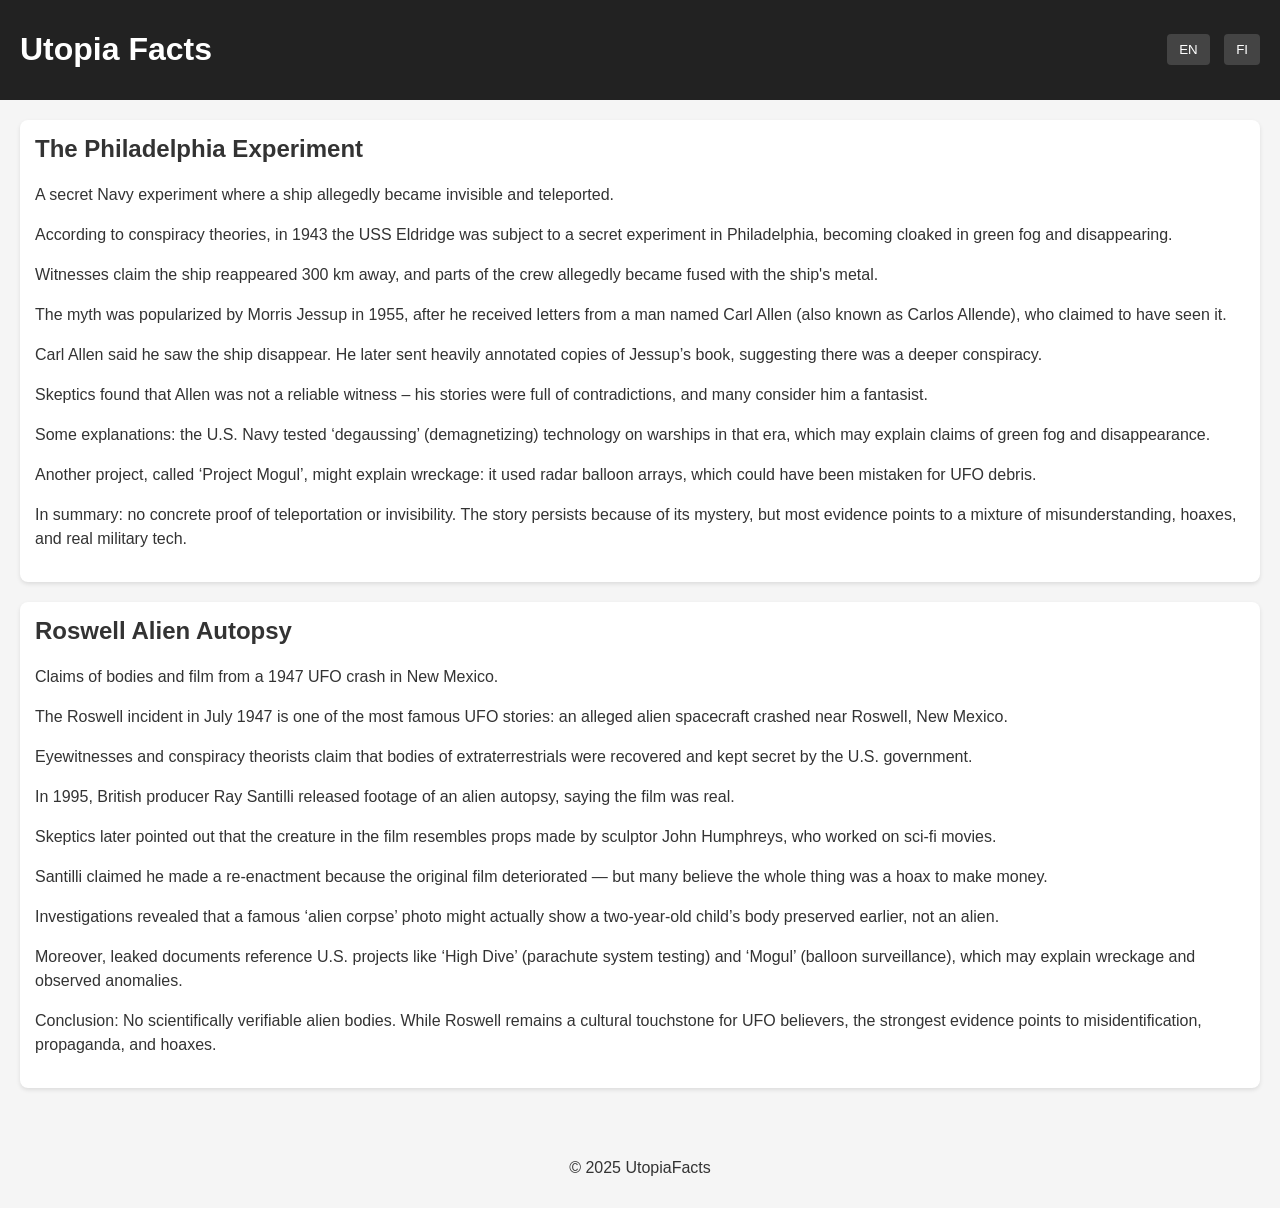
==== index.html @ 026f972c "New theories" ====
<!DOCTYPE html>
<html lang="en">
<head>
  <meta charset="UTF-8" />
  <meta name="viewport" content="width=device-width, initial-scale=1.0" />
  <title>UtopiaFacts</title>
  <link rel="stylesheet" href="style.css" />
</head>
<body>
  <header>
    <h1 id="site-title">UtopiaFacts</h1>
    <div class="lang-buttons">
      <button id="btn-en">EN</button>
      <button id="btn-fi">FI</button>
    </div>
  </header>

  <main id="content">
    <!-- Здесь рендерятся теории -->
  </main>

  <footer>
    <p id="footer-text">© 2025 UtopiaFacts</p>
  </footer>

  <script src="script.js"></script>
</body>
</html>
---- style.css ----
body {
  font-family: Arial, sans-serif;
  margin: 0;
  padding: 0;
  background: #f5f5f5;
  color: #333;
}

header {
  display: flex;
  justify-content: space-between;
  align-items: center;
  background: #222;
  color: #fff;
  padding: 10px 20px;
}

.lang-buttons button {
  background: #444;
  color: white;
  border: none;
  padding: 8px 12px;
  margin-left: 10px;
  cursor: pointer;
  border-radius: 4px;
}

.lang-buttons button:hover {
  background: #666;
}

main {
  padding: 20px;
}

.theory-card {
  background: white;
  margin-bottom: 20px;
  padding: 15px;
  border-radius: 8px;
  box-shadow: 0 2px 4px rgba(0,0,0,0.1);
}

.theory-card h2 {
  margin-top: 0;
}

.theory-card p {
  line-height: 1.5;
}

footer {
  text-align: center;
  padding: 15px;
}
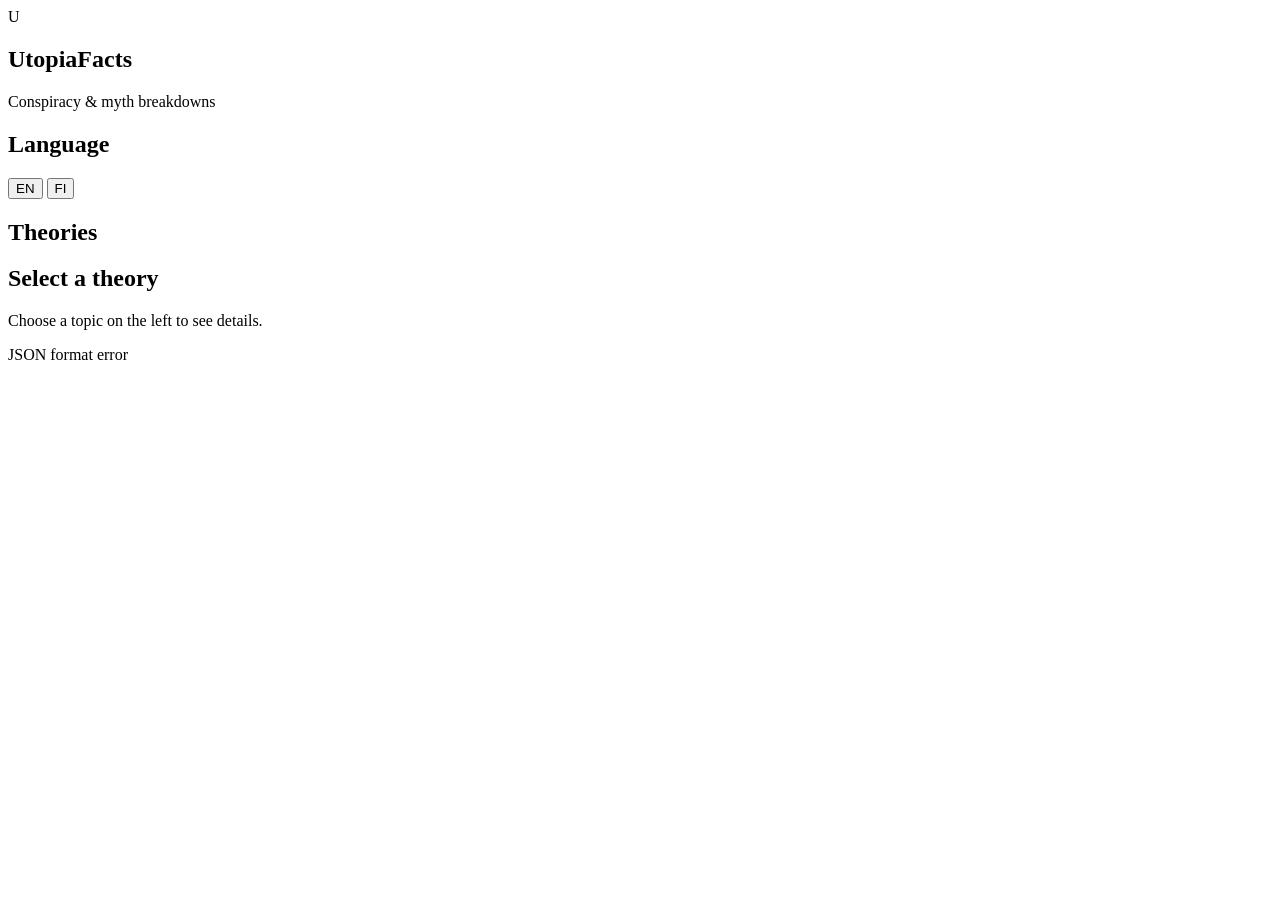
==== commit b4be27d1: "code rewrited" ====
--- a/index.html
+++ b/index.html
@@ -2,27 +2,62 @@
 <html lang="en">
 <head>
   <meta charset="UTF-8" />
-  <meta name="viewport" content="width=device-width, initial-scale=1.0" />
   <title>UtopiaFacts</title>
-  <link rel="stylesheet" href="style.css" />
+  <meta name="viewport" content="width=device-width, initial-scale=1" />
+  <link rel="stylesheet" href="styles.css" />
 </head>
 <body>
-  <header>
-    <h1 id="site-title">UtopiaFacts</h1>
-    <div class="lang-buttons">
-      <button id="btn-en">EN</button>
-      <button id="btn-fi">FI</button>
-    </div>
-  </header>
+  <div class="app-root">
+    <!-- SIDEBAR -->
+    <aside class="sidebar">
+      <div class="sidebar-header">
+        <div class="logo-circle">U</div>
+        <div class="logo-text">
+          <h1>UtopiaFacts</h1>
+          <p>Conspiracy & myth breakdowns</p>
+        </div>
+      </div>
 
-  <main id="content">
-    <!-- Здесь рендерятся теории -->
-  </main>
+      <div class="sidebar-section">
+        <h2 class="sidebar-title">Language</h2>
+        <div class="lang-switch">
+          <button class="lang-btn active" data-lang="en">EN</button>
+          <button class="lang-btn" data-lang="fi">FI</button>
+        </div>
+      </div>
 
-  <footer>
-    <p id="footer-text">© 2025 UtopiaFacts</p>
-  </footer>
+      <div class="sidebar-section">
+        <h2 class="sidebar-title">Theories</h2>
+        <ul id="article-list" class="article-list">
+          <!-- статьи будут подставляться из JS -->
+        </ul>
+      </div>
+    </aside>
 
-  <script src="script.js"></script>
+    <!-- MAIN CONTENT -->
+    <main class="content">
+      <header class="content-header">
+        <div>
+          <h2 id="article-title" class="article-title">Select a theory</h2>
+          <p id="article-short" class="article-short">
+            Choose a topic on the left to see details.
+          </p>
+        </div>
+      </header>
+
+      <section id="article-media" class="article-media">
+        <!-- сюда попадут картинки статьи -->
+      </section>
+
+      <article id="article-body" class="article-body">
+        <!-- сюда JS вставит параграфы content -->
+      </article>
+    </main>
+  </div>
+
+  <div id="toast" class="toast hidden"></div>
+
+  <script src="main.js"></script>
 </body>
 </html>
+
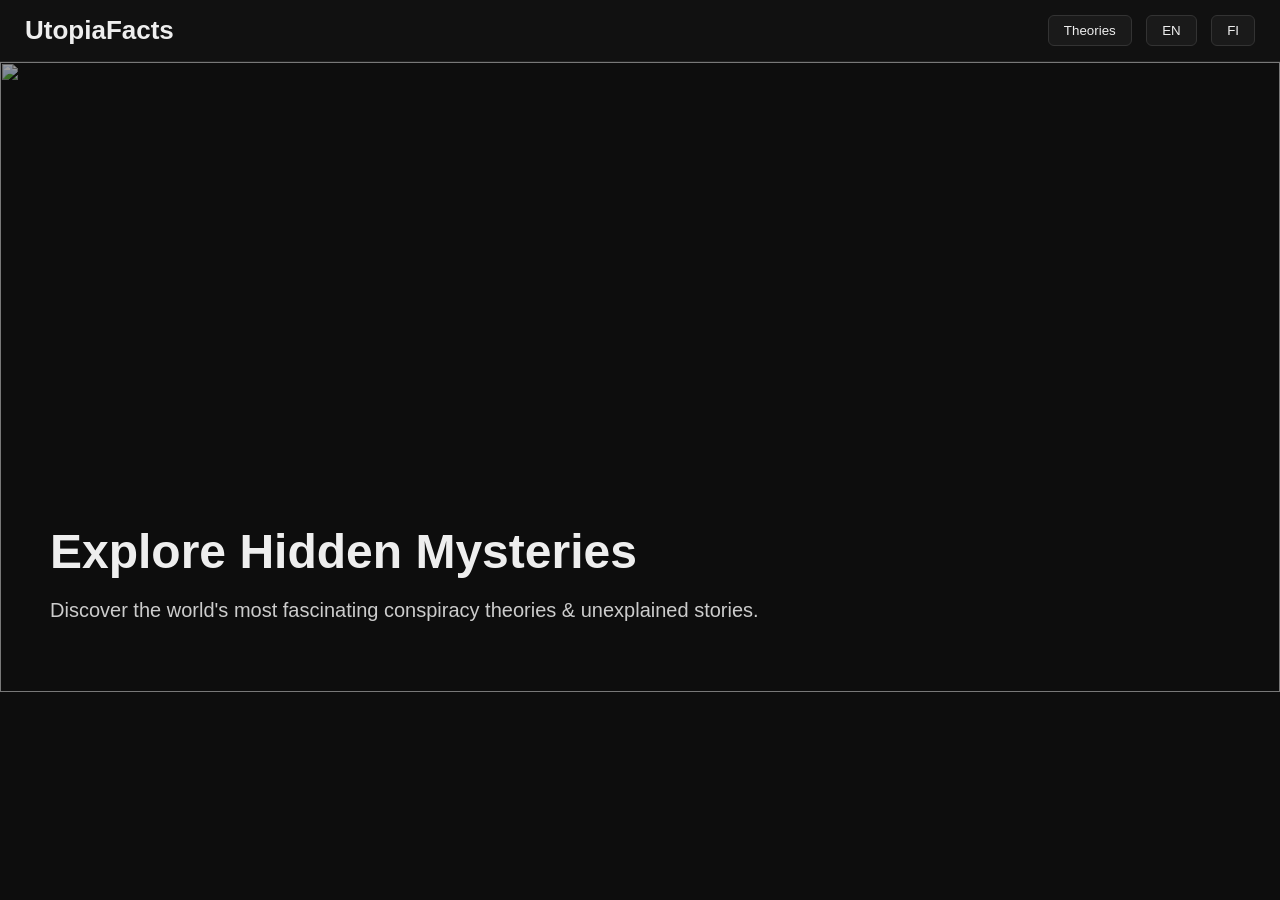
==== commit 5f9117f9: "renewed design + aerticles added" ====
--- a/index.html
+++ b/index.html
@@ -1,63 +1,37 @@
 <!DOCTYPE html>
 <html lang="en">
 <head>
-  <meta charset="UTF-8" />
-  <title>UtopiaFacts</title>
-  <meta name="viewport" content="width=device-width, initial-scale=1" />
-  <link rel="stylesheet" href="styles.css" />
+    <meta charset="UTF-8">
+    <meta name="viewport" content="width=device-width, initial-scale=1.0">
+    <title>UtopiaFacts</title>
+    <link rel="stylesheet" href="style.css">
 </head>
 <body>
-  <div class="app-root">
-    <!-- SIDEBAR -->
-    <aside class="sidebar">
-      <div class="sidebar-header">
-        <div class="logo-circle">U</div>
-        <div class="logo-text">
-          <h1>UtopiaFacts</h1>
-          <p>Conspiracy & myth breakdowns</p>
-        </div>
-      </div>
 
-      <div class="sidebar-section">
-        <h2 class="sidebar-title">Language</h2>
-        <div class="lang-switch">
-          <button class="lang-btn active" data-lang="en">EN</button>
-          <button class="lang-btn" data-lang="fi">FI</button>
-        </div>
-      </div>
+<header class="top-bar">
+    <div class="logo">UtopiaFacts</div>
 
-      <div class="sidebar-section">
-        <h2 class="sidebar-title">Theories</h2>
-        <ul id="article-list" class="article-list">
-          <!-- статьи будут подставляться из JS -->
-        </ul>
-      </div>
-    </aside>
+    <div class="menu">
+        <button onclick="toggleMenu()">Theories</button>
+        <button onclick="setLang('en')">EN</button>
+        <button onclick="setLang('fi')">FI</button>
+    </div>
 
-    <!-- MAIN CONTENT -->
-    <main class="content">
-      <header class="content-header">
-        <div>
-          <h2 id="article-title" class="article-title">Select a theory</h2>
-          <p id="article-short" class="article-short">
-            Choose a topic on the left to see details.
-          </p>
-        </div>
-      </header>
+    <div id="dropdown" class="dropdown hidden"></div>
+</header>
 
-      <section id="article-media" class="article-media">
-        <!-- сюда попадут картинки статьи -->
-      </section>
+<section class="hero">
+    <img src="img/stonehenge1.jpg" class="hero-img">
+    <div class="hero-text">
+        <h1>Explore Hidden Mysteries</h1>
+        <p>Discover the world's most fascinating conspiracy theories & unexplained stories.</p>
+    </div>
+</section>
 
-      <article id="article-body" class="article-body">
-        <!-- сюда JS вставит параграфы content -->
-      </article>
-    </main>
-  </div>
+<section id="theory-container" class="cards"></section>
 
-  <div id="toast" class="toast hidden"></div>
-
-  <script src="main.js"></script>
+<script src="script.js"></script>
 </body>
 </html>
 
+
--- a/style.css
+++ b/style.css
@@ -0,0 +1,124 @@
+body {
+    margin: 0;
+    background: #0d0d0d;
+    color: #eee;
+    font-family: Arial, sans-serif;
+}
+
+/* --- HEADER --- */
+.top-bar {
+    display: flex;
+    justify-content: space-between;
+    padding: 15px 25px;
+    background: #111;
+    border-bottom: 1px solid #222;
+    position: sticky;
+    top: 0;
+}
+
+.logo {
+    font-size: 26px;
+    font-weight: bold;
+    cursor: pointer;
+}
+
+.menu button {
+    margin-left: 10px;
+    background: #1a1a1a;
+    color: #eee;
+    padding: 7px 15px;
+    border: 1px solid #333;
+    border-radius: 6px;
+    cursor: pointer;
+}
+
+.menu button:hover {
+    background: #222;
+}
+
+/* --- DROPDOWN --- */
+.dropdown {
+    position: absolute;
+    right: 20px;
+    top: 55px;
+    background: #111;
+    border: 1px solid #333;
+    padding: 10px;
+    width: 200px;
+}
+
+.hidden { display: none; }
+
+/* --- HERO --- */
+.hero {
+    position: relative;
+    height: 70vh;
+    overflow: hidden;
+}
+
+.hero-img {
+    width: 100%;
+    height: 100%;
+    object-fit: cover;
+    opacity: 0.6;
+}
+
+.hero-text {
+    position: absolute;
+    bottom: 50px;
+    left: 50px;
+}
+
+.hero-text h1 {
+    font-size: 48px;
+    margin: 0;
+}
+
+.hero-text p {
+    font-size: 20px;
+    color: #ccc;
+}
+
+/* --- CARDS --- */
+.cards {
+    display: grid;
+    grid-template-columns: repeat(auto-fit, minmax(300px, 1fr));
+    gap: 25px;
+    padding: 30px;
+}
+
+.card {
+    background: #151515;
+    padding: 20px;
+    border-radius: 10px;
+    cursor: pointer;
+    transition: 0.2s;
+}
+
+.card:hover {
+    background: #1c1c1c;
+}
+
+.card img {
+    width: 100%;
+    height: 180px;
+    object-fit: cover;
+    border-radius: 6px;
+}
+
+/* --- ARTICLE PAGE --- */
+.article img {
+    width: 100%;
+    max-width: 700px;
+    display: block;
+    margin: 20px auto;
+    border-radius: 10px;
+}
+
+.article p {
+    font-size: 18px;
+    line-height: 1.6;
+    margin-bottom: 20px;
+}
+
+
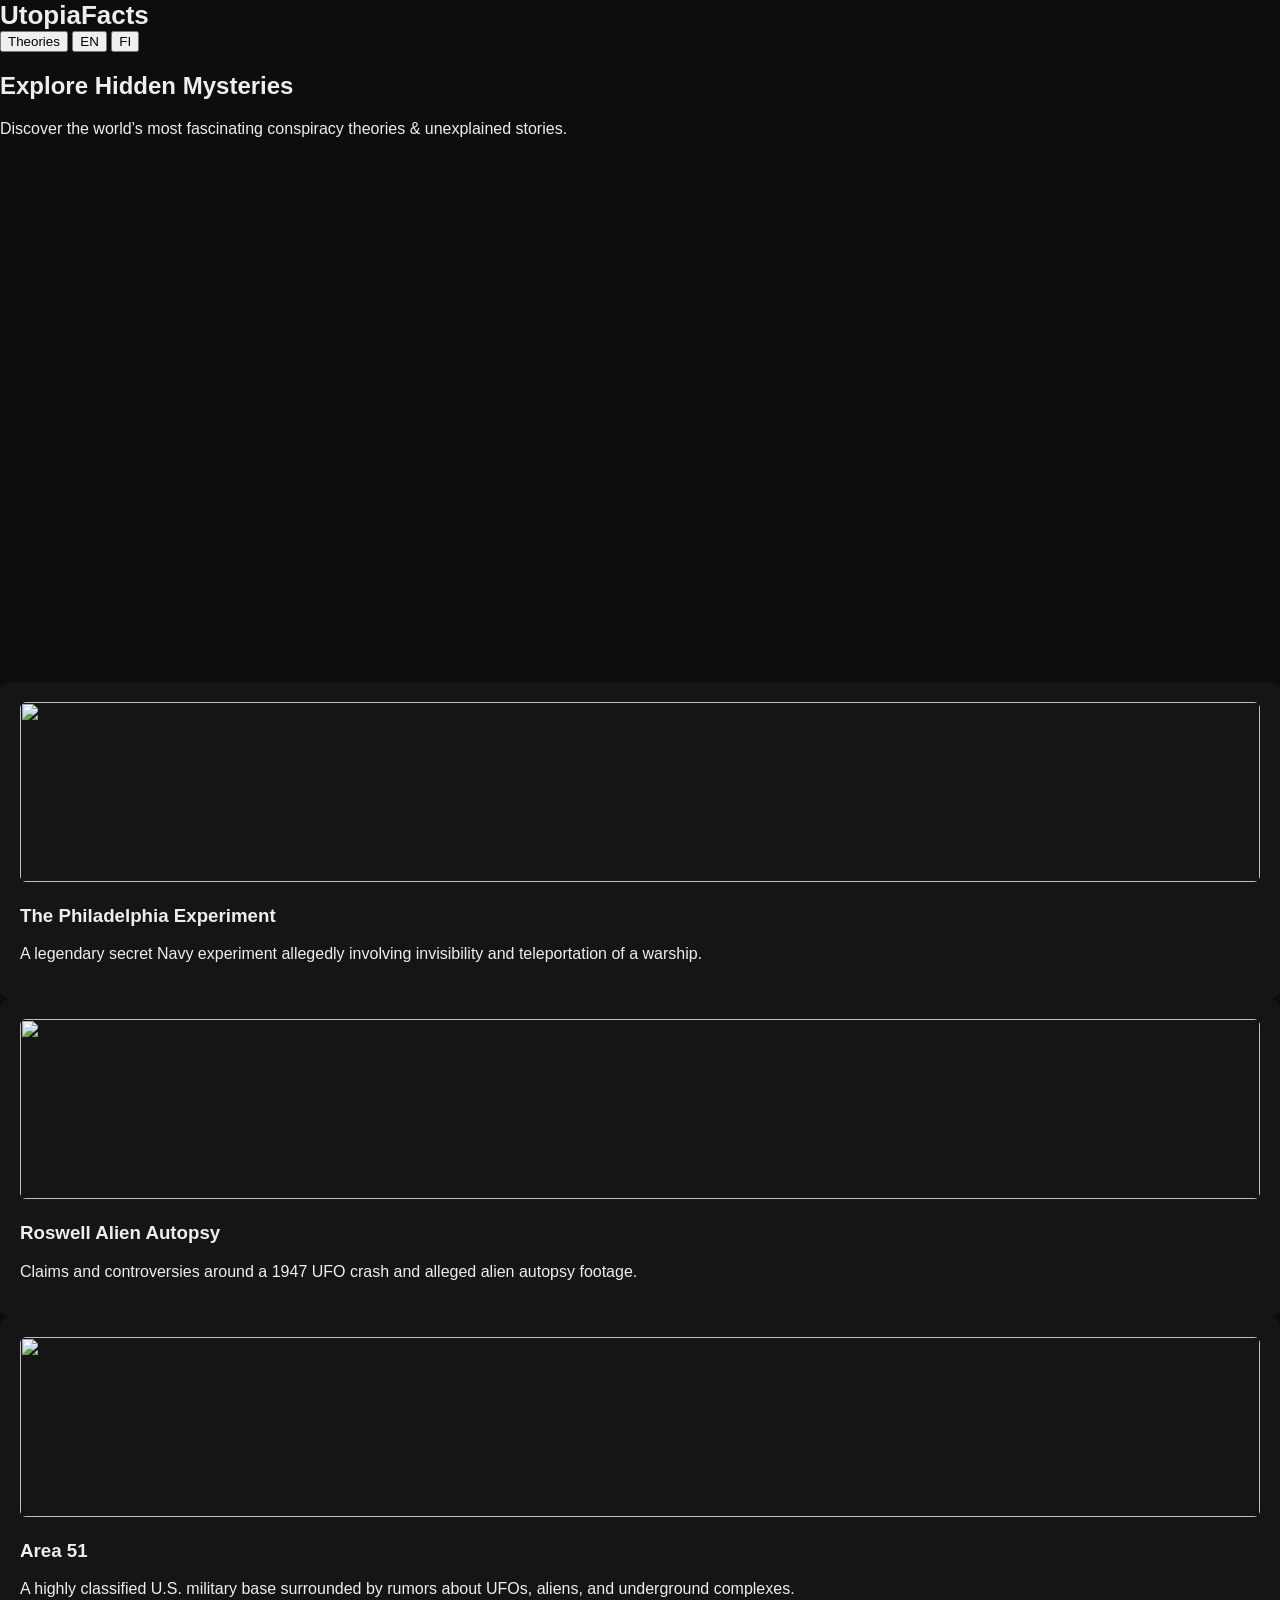
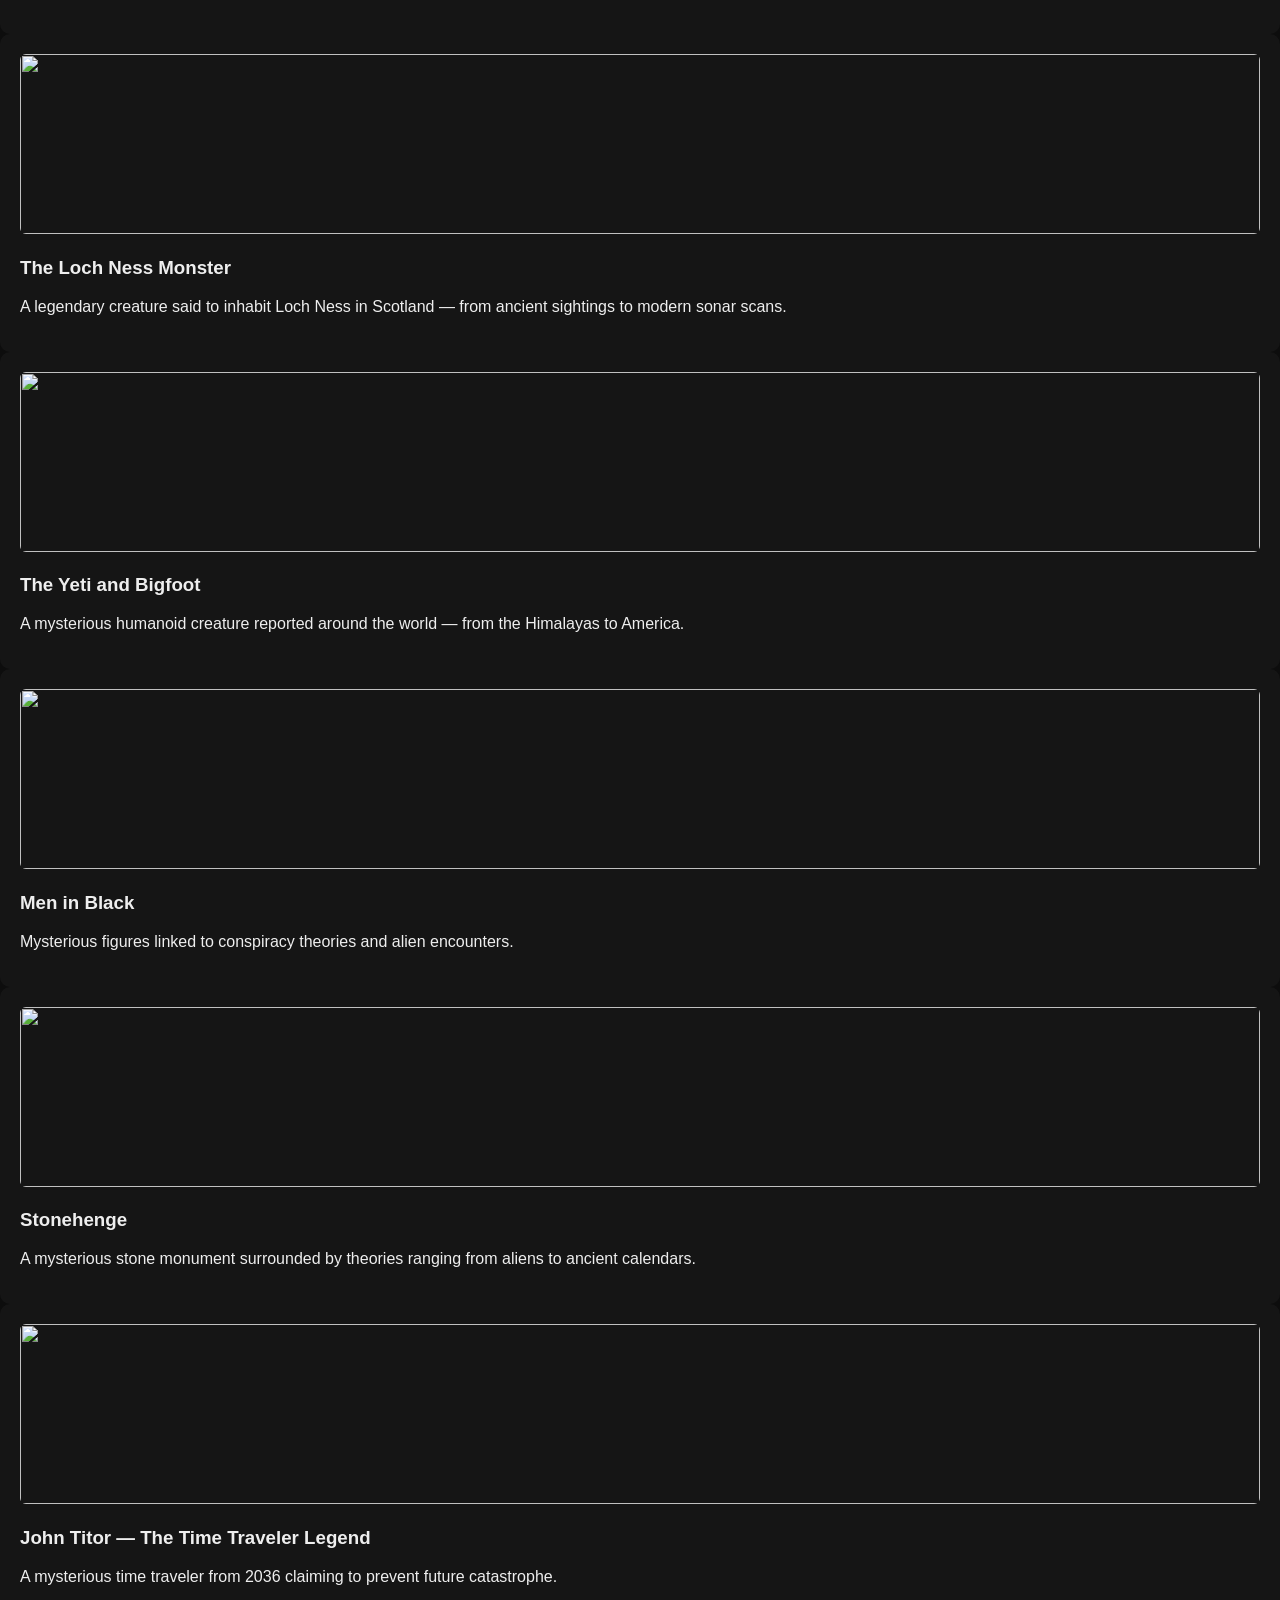
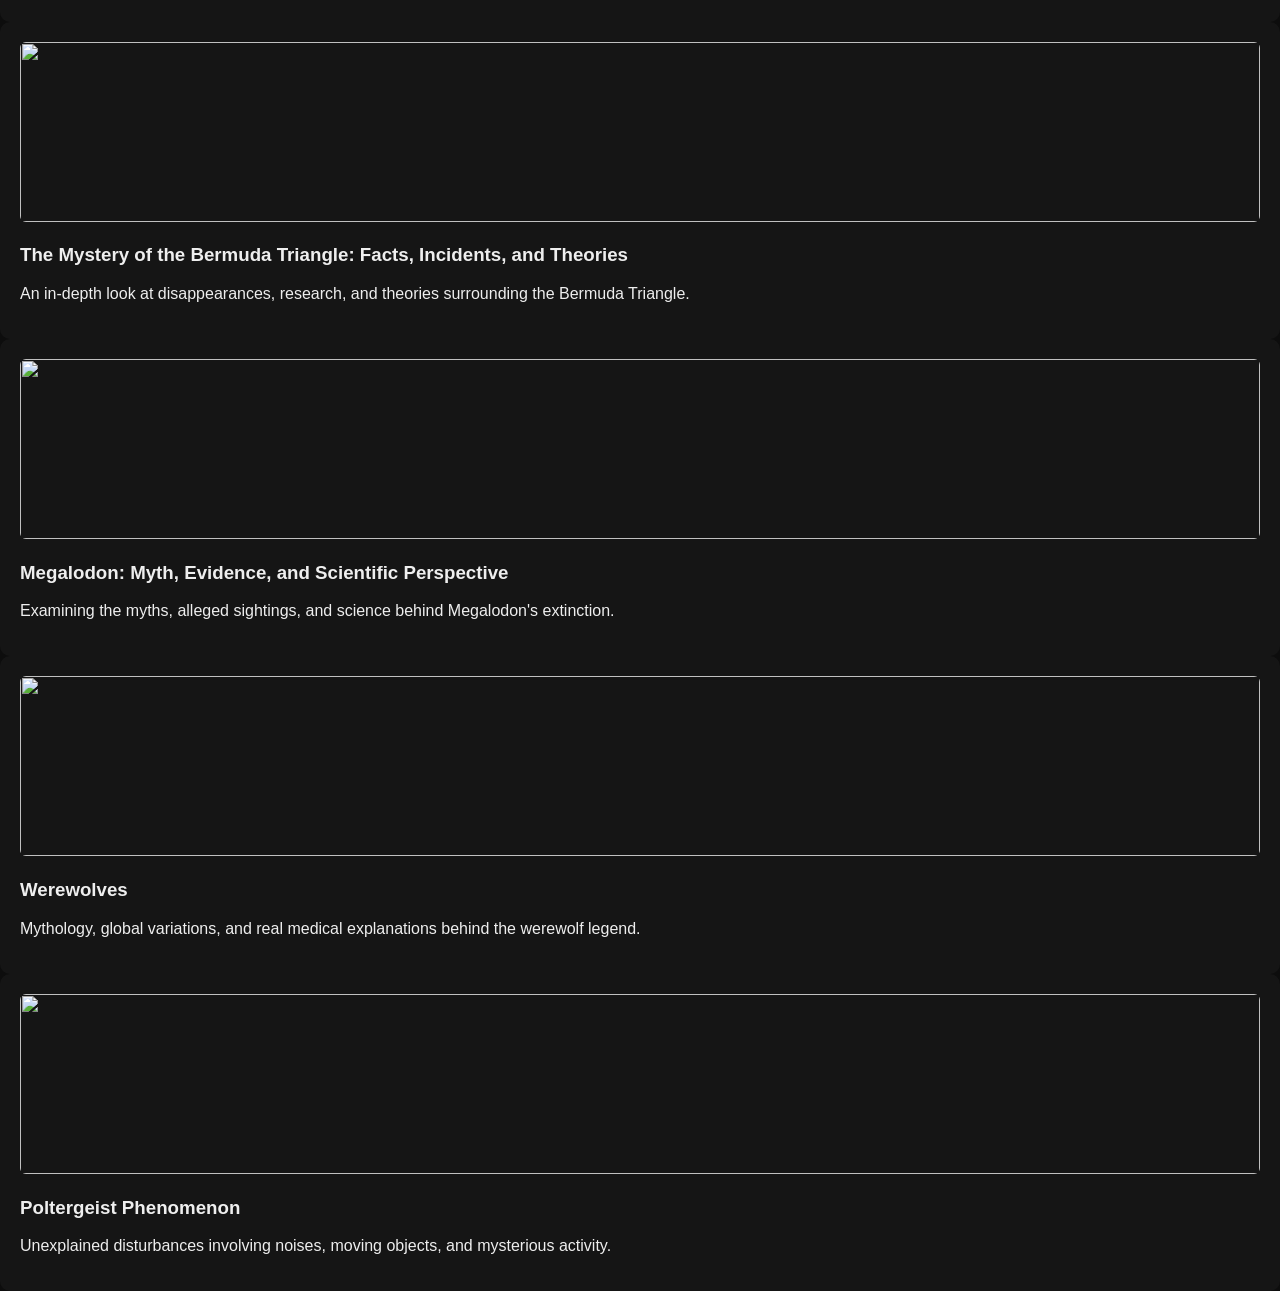
==== commit 44ba2f84: "new" ====
--- a/index.html
+++ b/index.html
@@ -2,36 +2,33 @@
 <html lang="en">
 <head>
     <meta charset="UTF-8">
-    <meta name="viewport" content="width=device-width, initial-scale=1.0">
     <title>UtopiaFacts</title>
     <link rel="stylesheet" href="style.css">
 </head>
+
 <body>
-
-<header class="top-bar">
+<header>
     <div class="logo">UtopiaFacts</div>
 
-    <div class="menu">
+    <div class="nav">
         <button onclick="toggleMenu()">Theories</button>
         <button onclick="setLang('en')">EN</button>
         <button onclick="setLang('fi')">FI</button>
     </div>
 
-    <div id="dropdown" class="dropdown hidden"></div>
+    <div id="dropdown" class="hidden dropdown"></div>
 </header>
 
 <section class="hero">
-    <img src="img/stonehenge1.jpg" class="hero-img">
-    <div class="hero-text">
-        <h1>Explore Hidden Mysteries</h1>
-        <p>Discover the world's most fascinating conspiracy theories & unexplained stories.</p>
-    </div>
+    <h1>Explore Hidden Mysteries</h1>
+    <p>Discover the world’s most fascinating conspiracy theories & unexplained stories.</p>
 </section>
 
-<section id="theory-container" class="cards"></section>
+<section id="theory-container" class="grid"></section>
 
 <script src="script.js"></script>
 </body>
 </html>
 
 
+
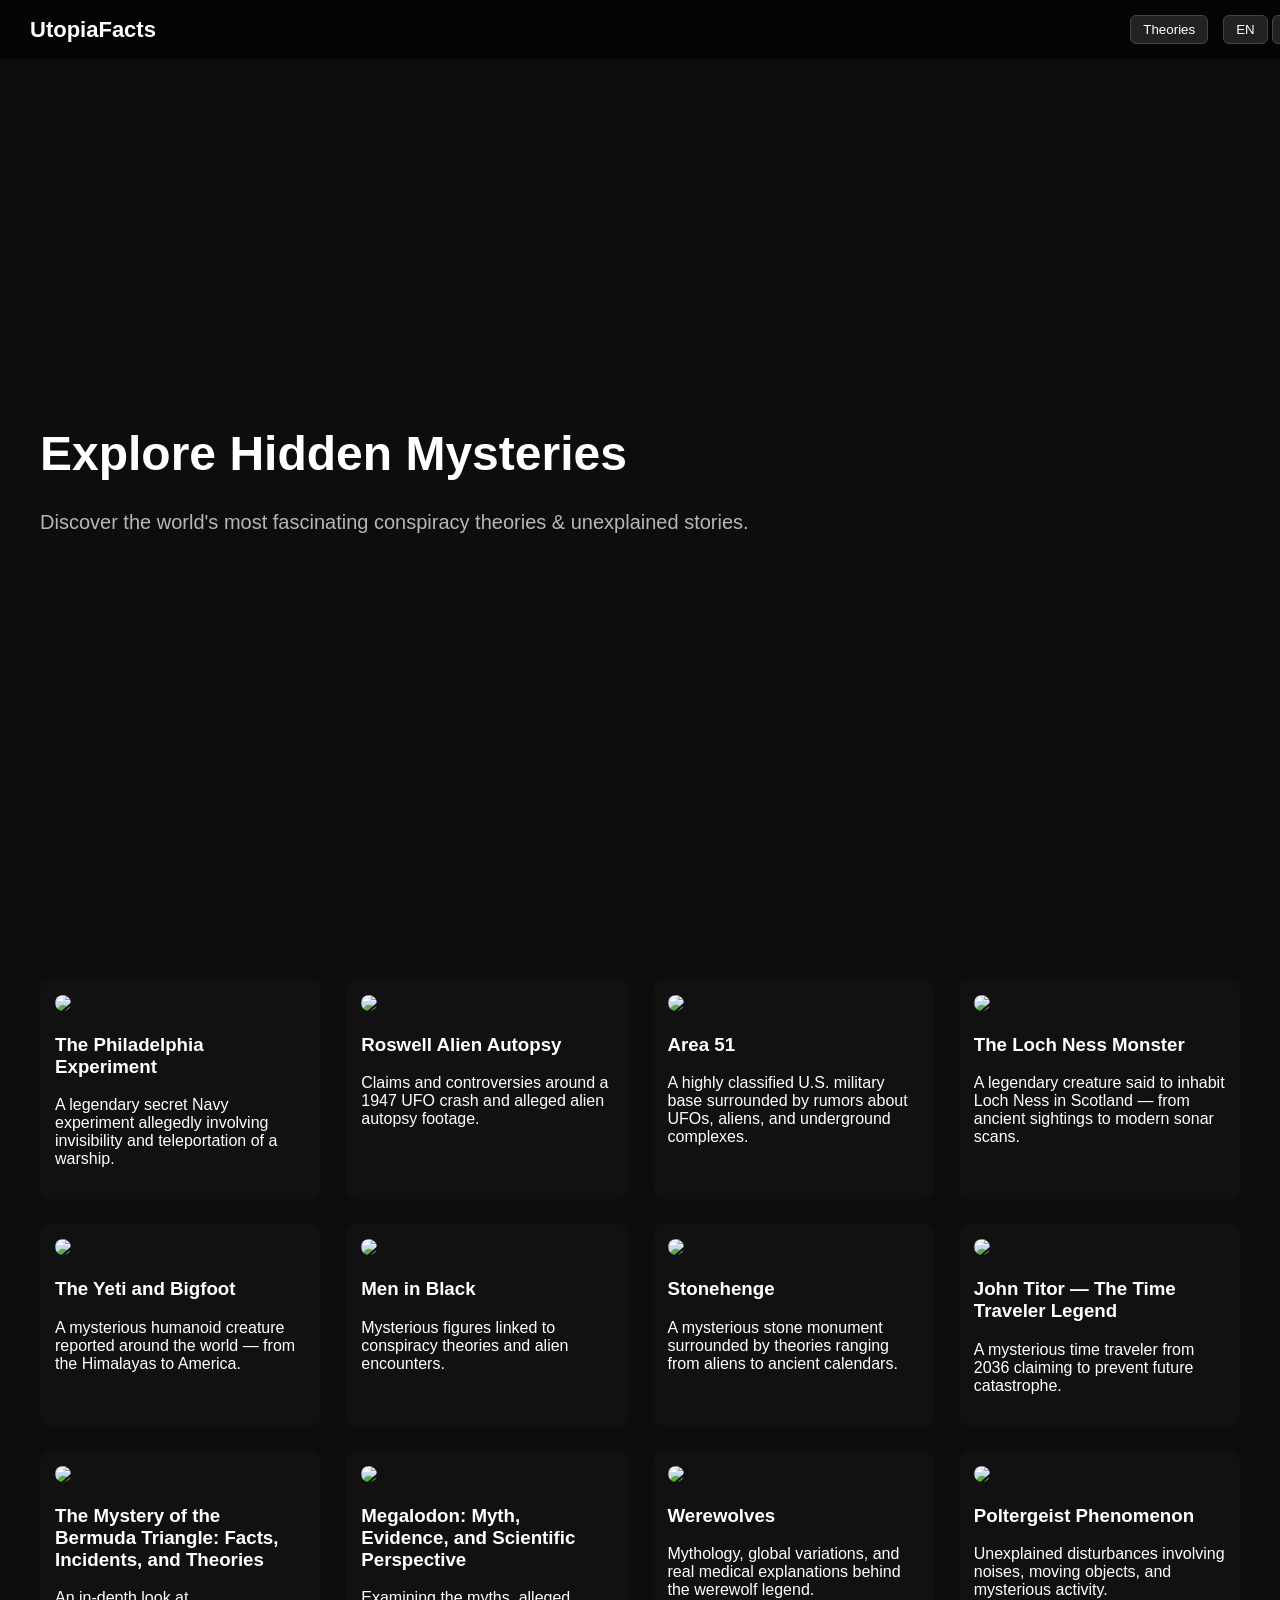
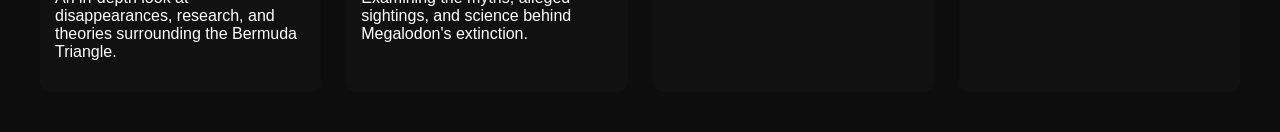
==== commit ddc4ff2d: "test" ====
--- a/index.html
+++ b/index.html
@@ -2,31 +2,34 @@
 <html lang="en">
 <head>
     <meta charset="UTF-8">
+    <meta name="viewport" content="width=device-width, initial-scale=1.0">
     <title>UtopiaFacts</title>
     <link rel="stylesheet" href="style.css">
 </head>
+<body>
 
-<body>
-<header>
-    <div class="logo">UtopiaFacts</div>
+    <header>
+        <div class="logo">UtopiaFacts</div>
 
-    <div class="nav">
-        <button onclick="toggleMenu()">Theories</button>
-        <button onclick="setLang('en')">EN</button>
-        <button onclick="setLang('fi')">FI</button>
-    </div>
+        <nav class="nav">
+            <button onclick="toggleMenu()" class="menu-btn">Theories</button>
+            <div id="dropdown" class="dropdown hidden"></div>
 
-    <div id="dropdown" class="hidden dropdown"></div>
-</header>
+            <div class="lang-switch">
+                <button onclick="setLang('en')" id="en-btn">EN</button>
+                <button onclick="setLang('fi')" id="fi-btn">FI</button>
+            </div>
+        </nav>
+    </header>
 
-<section class="hero">
-    <h1>Explore Hidden Mysteries</h1>
-    <p>Discover the world’s most fascinating conspiracy theories & unexplained stories.</p>
-</section>
+    <section class="hero">
+        <h1 id="hero-title">Explore Hidden Mysteries</h1>
+        <p id="hero-subtitle">Discover the world's most fascinating conspiracy theories & unexplained stories.</p>
+    </section>
 
-<section id="theory-container" class="grid"></section>
+    <section id="theory-container" class="theory-grid"></section>
 
-<script src="script.js"></script>
+    <script src="script.js"></script>
 </body>
 </html>
 
--- a/style.css
+++ b/style.css
@@ -1,124 +1,124 @@
 body {
     margin: 0;
+    font-family: Arial, sans-serif;
     background: #0d0d0d;
-    color: #eee;
-    font-family: Arial, sans-serif;
+    color: white;
 }
 
-/* --- HEADER --- */
-.top-bar {
+header {
+    position: fixed;
+    top: 0;
+    width: 100%;
+    padding: 15px 30px;
+    background: rgba(0, 0, 0, 0.6);
     display: flex;
     justify-content: space-between;
-    padding: 15px 25px;
-    background: #111;
-    border-bottom: 1px solid #222;
-    position: sticky;
-    top: 0;
+    align-items: center;
+    backdrop-filter: blur(6px);
+    z-index: 100;
 }
 
 .logo {
-    font-size: 26px;
+    font-size: 22px;
     font-weight: bold;
     cursor: pointer;
 }
 
-.menu button {
-    margin-left: 10px;
-    background: #1a1a1a;
-    color: #eee;
-    padding: 7px 15px;
-    border: 1px solid #333;
+.nav {
+    display: flex;
+    align-items: center;
+    gap: 15px;
+}
+
+.menu-btn, .lang-switch button {
+    background: #222;
+    color: white;
+    border: 1px solid #444;
+    padding: 6px 12px;
     border-radius: 6px;
     cursor: pointer;
 }
 
-.menu button:hover {
+.lang-switch button.active {
+    background: #555;
+}
+
+.dropdown {
+    position: absolute;
+    top: 60px;
+    right: 100px;
+    background: #111;
+    border: 1px solid #333;
+    width: 200px;
+    border-radius: 6px;
+}
+
+.hidden {
+    display: none;
+}
+
+.drop-item {
+    padding: 10px;
+    cursor: pointer;
+    border-bottom: 1px solid #222;
+}
+
+.drop-item:hover {
     background: #222;
 }
 
-/* --- DROPDOWN --- */
-.dropdown {
-    position: absolute;
-    right: 20px;
-    top: 55px;
-    background: #111;
-    border: 1px solid #333;
-    padding: 10px;
-    width: 200px;
+.hero {
+    height: 100vh;
+    display: flex;
+    flex-direction: column;
+    justify-content: center;
+    padding: 20px 40px;
 }
 
-.hidden { display: none; }
-
-/* --- HERO --- */
-.hero {
-    position: relative;
-    height: 70vh;
-    overflow: hidden;
+.hero h1 {
+    font-size: 48px;
+    margin-bottom: 10px;
 }
 
-.hero-img {
-    width: 100%;
-    height: 100%;
-    object-fit: cover;
-    opacity: 0.6;
+.hero p {
+    font-size: 20px;
+    opacity: 0.7;
 }
 
-.hero-text {
-    position: absolute;
-    bottom: 50px;
-    left: 50px;
-}
-
-.hero-text h1 {
-    font-size: 48px;
-    margin: 0;
-}
-
-.hero-text p {
-    font-size: 20px;
-    color: #ccc;
-}
-
-/* --- CARDS --- */
-.cards {
+.theory-grid {
     display: grid;
-    grid-template-columns: repeat(auto-fit, minmax(300px, 1fr));
+    grid-template-columns: repeat(auto-fit, minmax(280px, 1fr));
     gap: 25px;
-    padding: 30px;
+    padding: 40px;
 }
 
 .card {
-    background: #151515;
-    padding: 20px;
+    background: #111;
+    padding: 15px;
     border-radius: 10px;
     cursor: pointer;
     transition: 0.2s;
 }
 
 .card:hover {
-    background: #1c1c1c;
+    transform: scale(1.03);
 }
 
 .card img {
     width: 100%;
-    height: 180px;
-    object-fit: cover;
-    border-radius: 6px;
+    border-radius: 8px;
 }
 
-/* --- ARTICLE PAGE --- */
-.article img {
-    width: 100%;
-    max-width: 700px;
-    display: block;
-    margin: 20px auto;
-    border-radius: 10px;
+.article {
+    padding: 120px 40px 40px;
+    max-width: 900px;
+    margin: auto;
 }
 
-.article p {
-    font-size: 18px;
-    line-height: 1.6;
-    margin-bottom: 20px;
+.article-img {
+    width: 100%;
+    margin: 20px 0;
+    border-radius: 8px;
 }
 
 
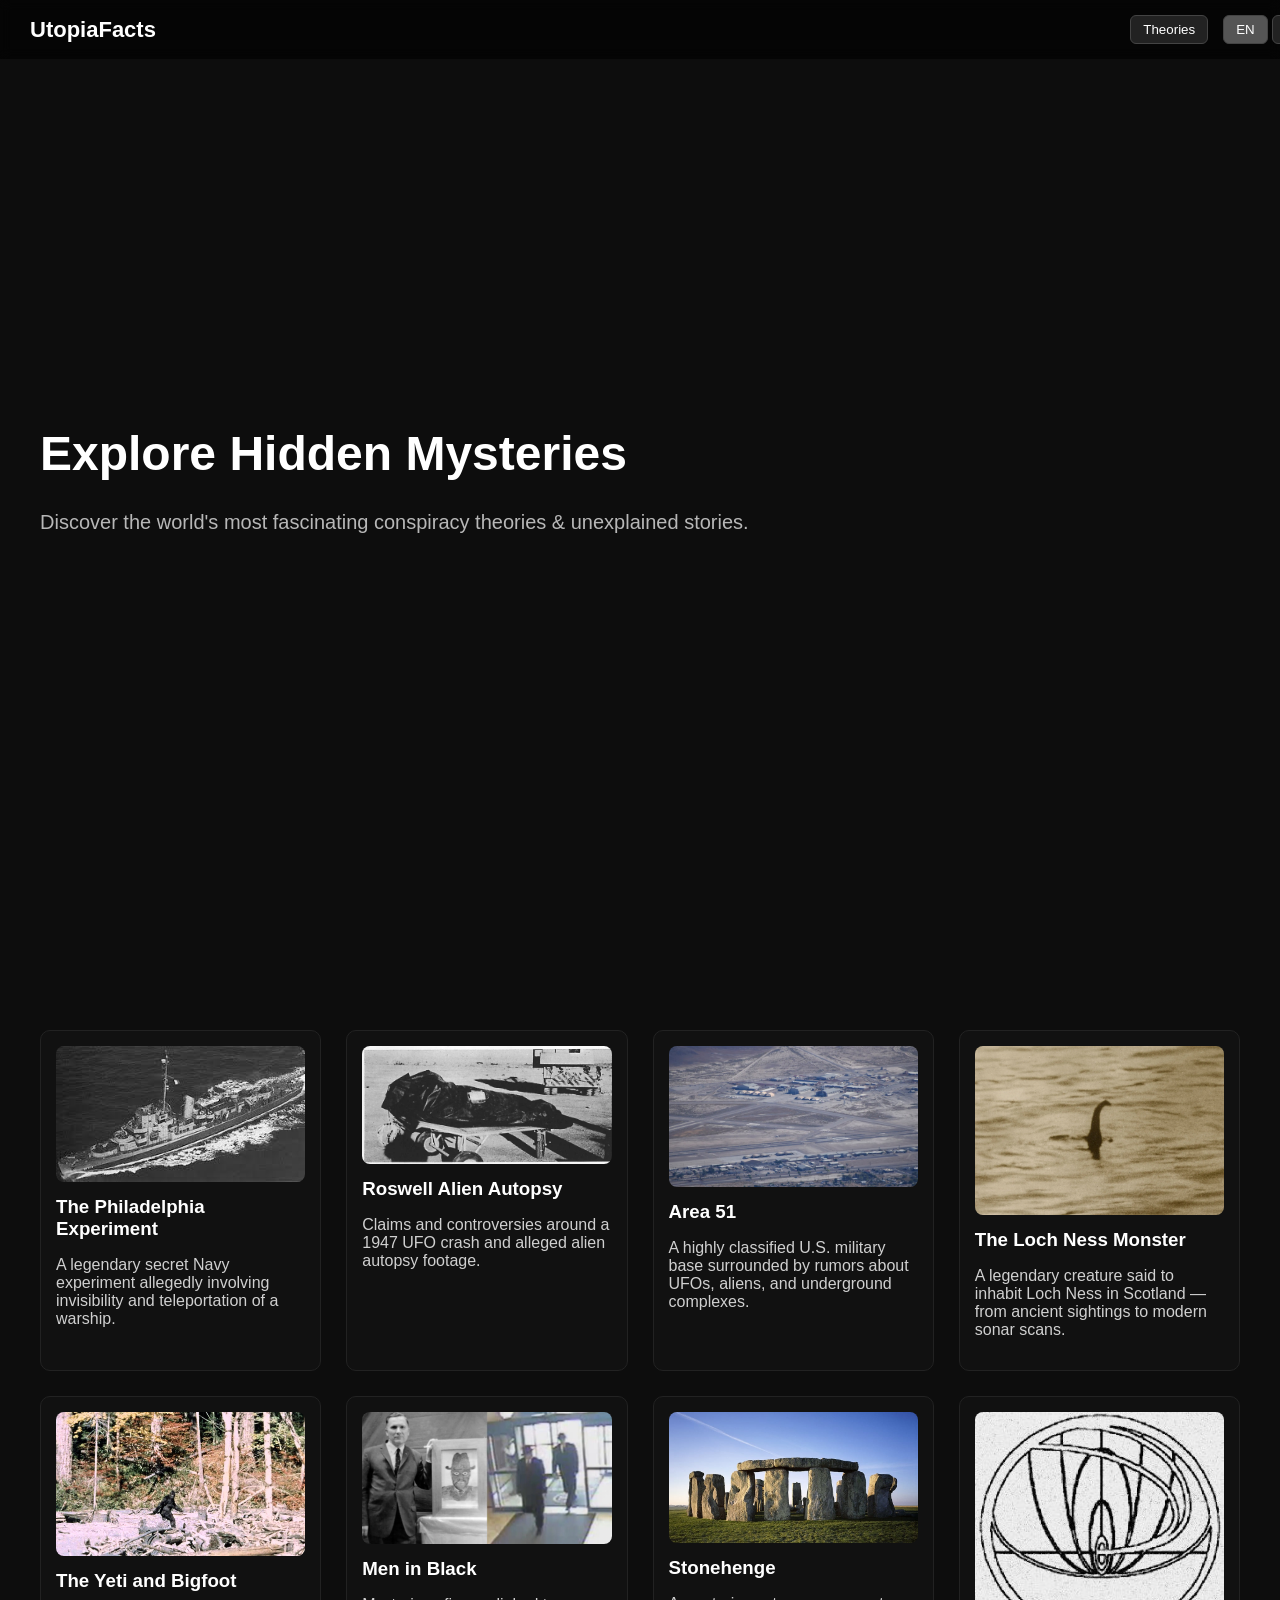
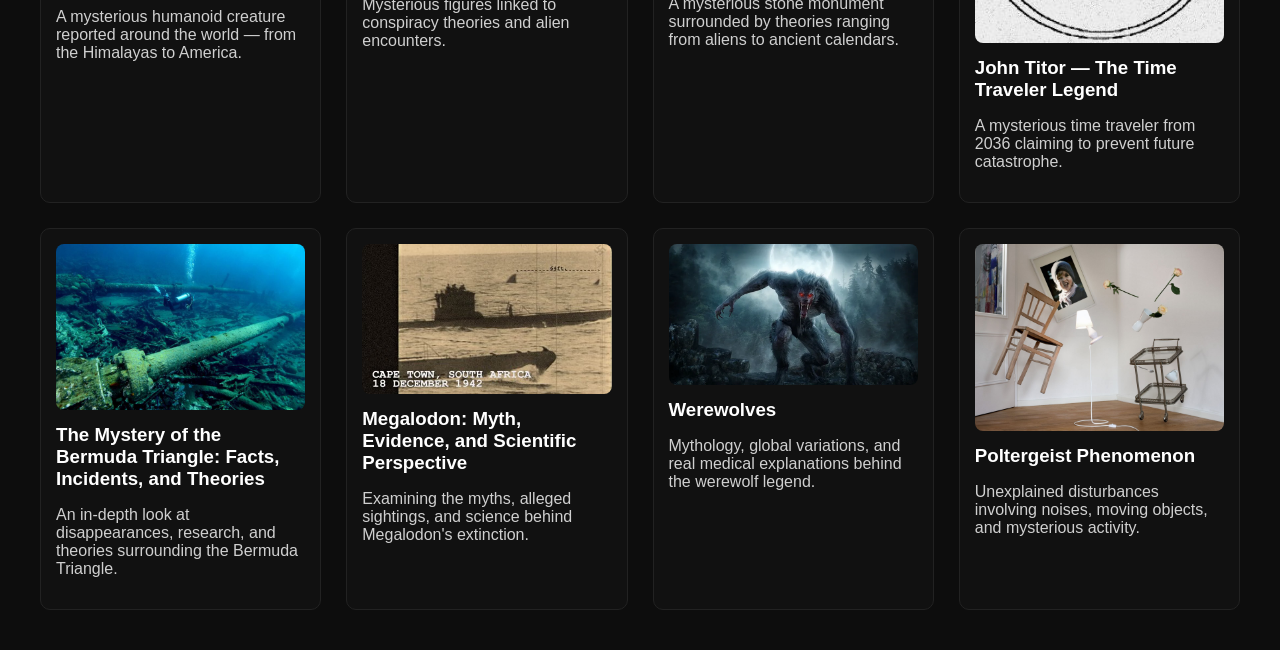
==== commit cfb1ddd5: "bugs fixed" ====
--- a/index.html
+++ b/index.html
@@ -8,28 +8,28 @@
 </head>
 <body>
 
-    <header>
-        <div class="logo">UtopiaFacts</div>
+<header>
+    <div class="logo" onclick="location.href='index.html'">UtopiaFacts</div>
 
-        <nav class="nav">
-            <button onclick="toggleMenu()" class="menu-btn">Theories</button>
-            <div id="dropdown" class="dropdown hidden"></div>
+    <nav class="nav">
+        <button onclick="toggleMenu()" class="menu-btn">Theories</button>
+        <div id="dropdown" class="dropdown hidden"></div>
 
-            <div class="lang-switch">
-                <button onclick="setLang('en')" id="en-btn">EN</button>
-                <button onclick="setLang('fi')" id="fi-btn">FI</button>
-            </div>
-        </nav>
-    </header>
+        <div class="lang-switch">
+            <button onclick="setLang('en')" id="en-btn">EN</button>
+            <button onclick="setLang('fi')" id="fi-btn">FI</button>
+        </div>
+    </nav>
+</header>
 
-    <section class="hero">
-        <h1 id="hero-title">Explore Hidden Mysteries</h1>
-        <p id="hero-subtitle">Discover the world's most fascinating conspiracy theories & unexplained stories.</p>
-    </section>
+<section class="hero">
+    <h1 id="hero-title">Explore Hidden Mysteries</h1>
+    <p id="hero-subtitle">Discover the world's most fascinating conspiracy theories & unexplained stories.</p>
+</section>
 
-    <section id="theory-container" class="theory-grid"></section>
+<section id="theory-container" class="theory-grid"></section>
 
-    <script src="script.js"></script>
+<script src="script.js"></script>
 </body>
 </html>
 
--- a/style.css
+++ b/style.css
@@ -4,6 +4,8 @@
     background: #0d0d0d;
     color: white;
 }
+
+/* ---------------- HEADER ---------------- */
 
 header {
     position: fixed;
@@ -30,7 +32,8 @@
     gap: 15px;
 }
 
-.menu-btn, .lang-switch button {
+.menu-btn,
+.lang-switch button {
     background: #222;
     color: white;
     border: 1px solid #444;
@@ -43,29 +46,39 @@
     background: #555;
 }
 
+/* ---------------- DROPDOWN MENU ---------------- */
+
 .dropdown {
     position: absolute;
     top: 60px;
     right: 100px;
     background: #111;
     border: 1px solid #333;
-    width: 200px;
+    width: 220px;
     border-radius: 6px;
+    display: flex;
+    flex-direction: column;
+    z-index: 200;
 }
 
 .hidden {
     display: none;
 }
 
-.drop-item {
+.dropdown-item {
     padding: 10px;
     cursor: pointer;
     border-bottom: 1px solid #222;
+    background: #111;
+    color: white;
+    text-align: left;
 }
 
-.drop-item:hover {
+.dropdown-item:hover {
     background: #222;
 }
+
+/* ---------------- HERO SECTION ---------------- */
 
 .hero {
     height: 100vh;
@@ -73,6 +86,7 @@
     flex-direction: column;
     justify-content: center;
     padding: 20px 40px;
+    text-align: left;
 }
 
 .hero h1 {
@@ -85,11 +99,14 @@
     opacity: 0.7;
 }
 
+/* ---------------- THEORY GRID ---------------- */
+
 .theory-grid {
     display: grid;
     grid-template-columns: repeat(auto-fit, minmax(280px, 1fr));
     gap: 25px;
     padding: 40px;
+    margin-top: 50px;
 }
 
 .card {
@@ -98,6 +115,7 @@
     border-radius: 10px;
     cursor: pointer;
     transition: 0.2s;
+    border: 1px solid #222;
 }
 
 .card:hover {
@@ -109,16 +127,32 @@
     border-radius: 8px;
 }
 
+.card h3 {
+    margin: 10px 0 5px;
+}
+
+.card p {
+    opacity: 0.8;
+}
+
+/* ---------------- ARTICLE PAGE ---------------- */
+
 .article {
     padding: 120px 40px 40px;
     max-width: 900px;
     margin: auto;
 }
 
-.article-img {
+.article img {
     width: 100%;
     margin: 20px 0;
     border-radius: 8px;
 }
 
+.article p {
+    line-height: 1.6;
+    margin-bottom: 18px;
+}
 
+
+
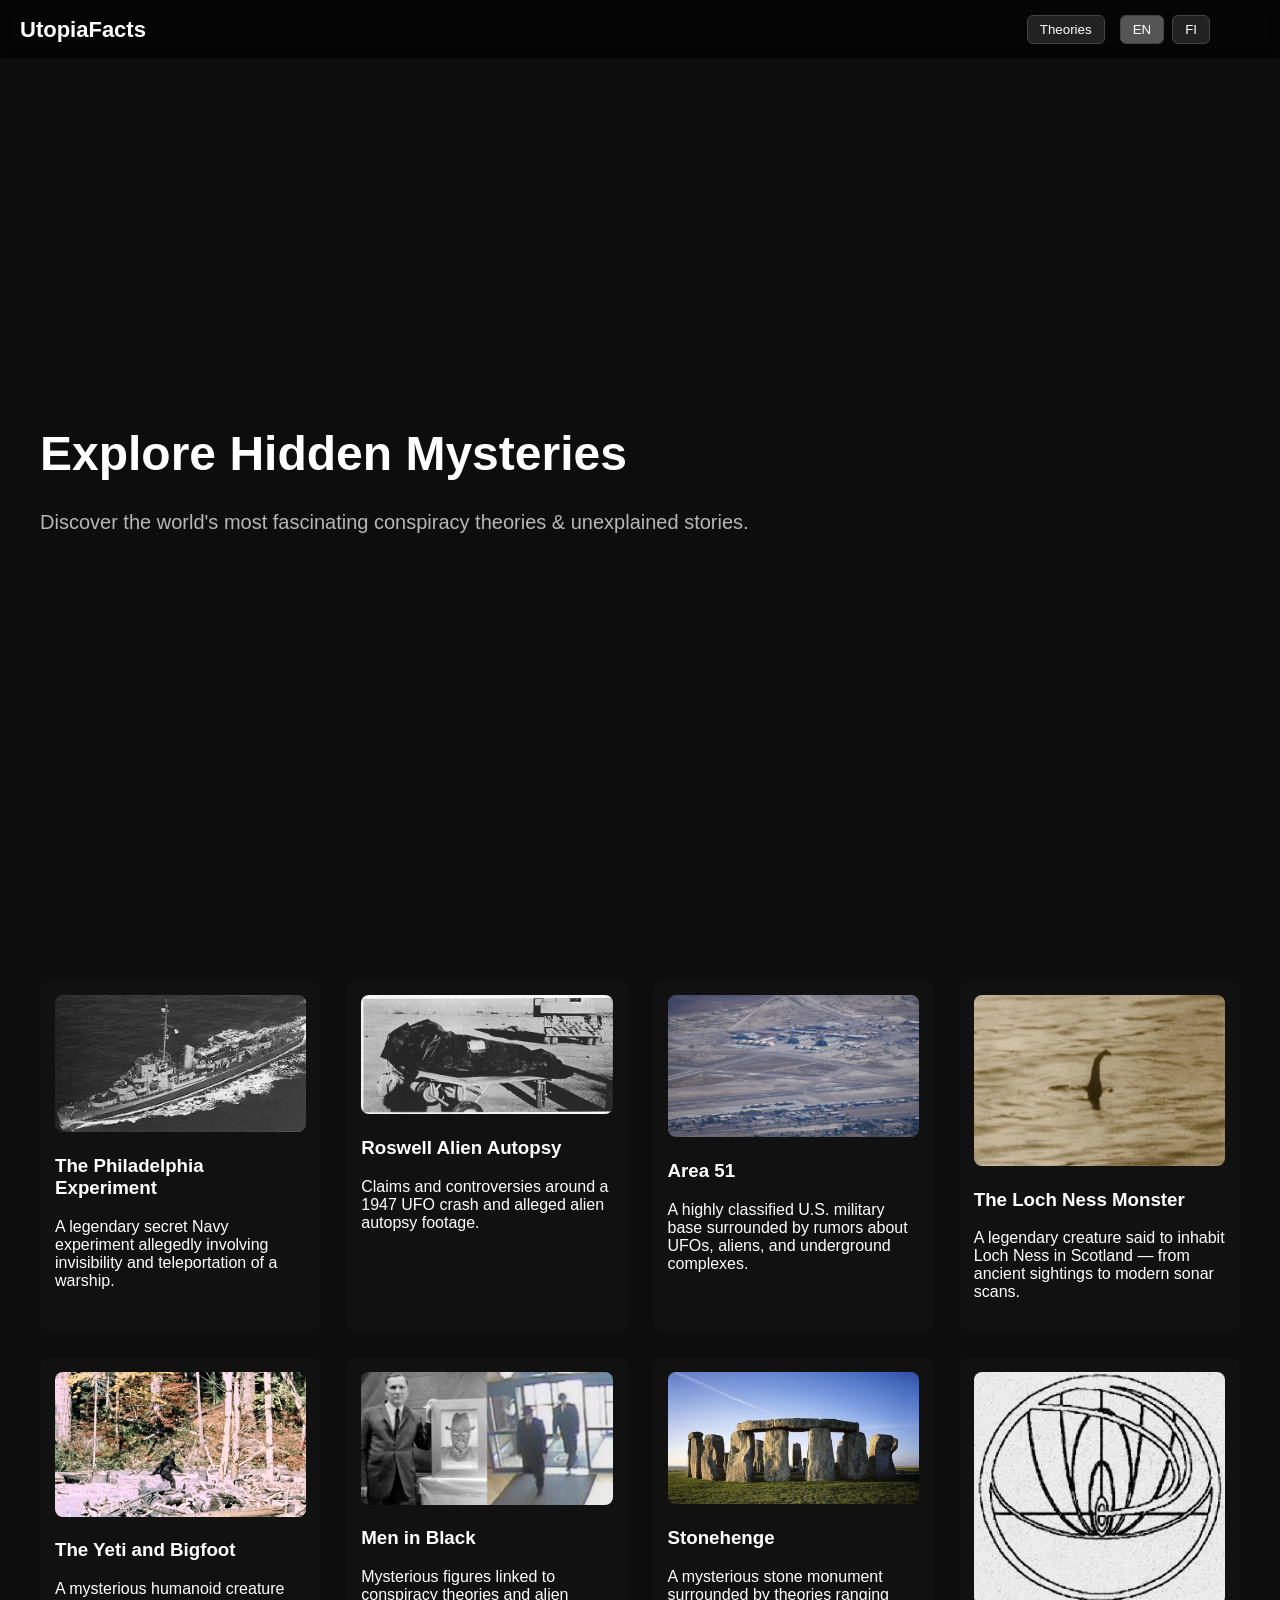
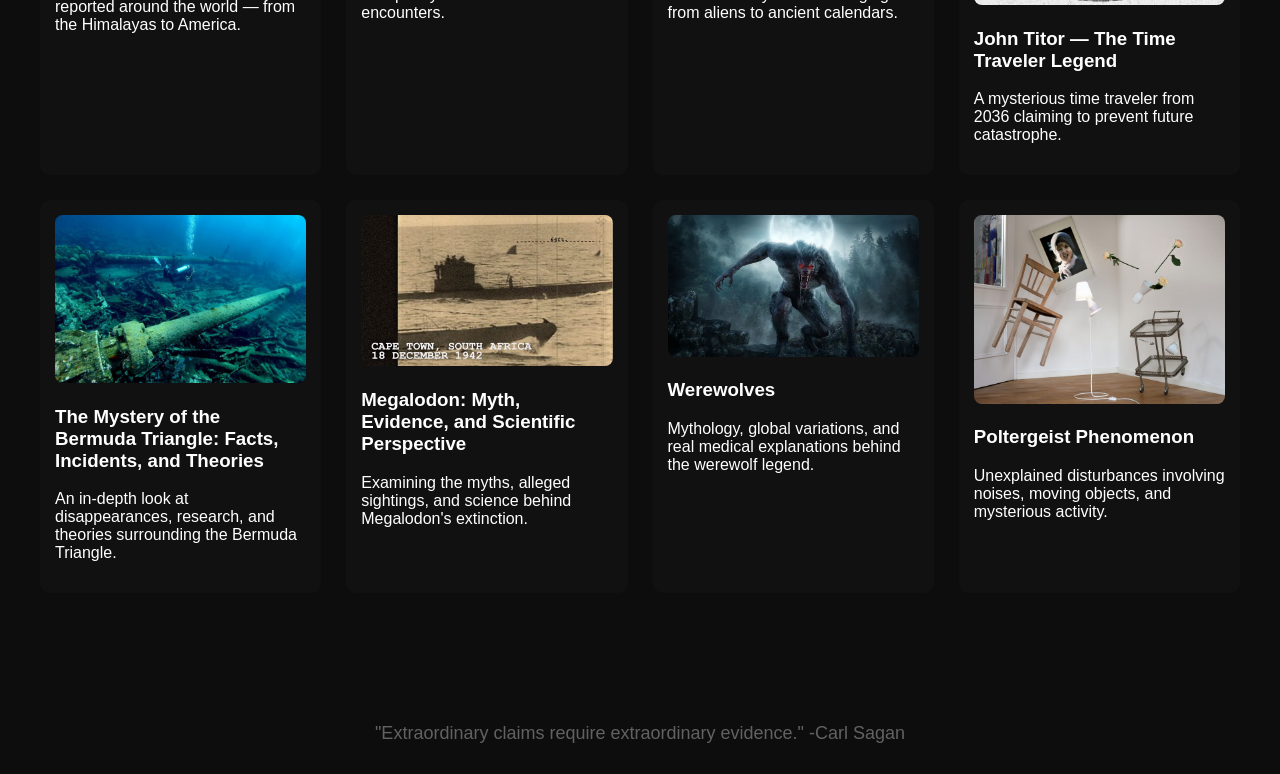
==== commit 08a489e6: "edited" ====
--- a/index.html
+++ b/index.html
@@ -29,7 +29,15 @@
 
 <section id="theory-container" class="theory-grid"></section>
 
-<script src="script.js"></script>
+
+    <footer class="footer">
+         "Extraordinary claims require extraordinary evidence." -Carl Sagan
+    </footer>
+
+    <script src="script.js"></script>
+
+
+
 </body>
 </html>
 
--- a/style.css
+++ b/style.css
@@ -1,3 +1,6 @@
+/* --------------------------
+   GLOBAL STYLES
+--------------------------- */
 body {
     margin: 0;
     font-family: Arial, sans-serif;
@@ -5,19 +8,20 @@
     color: white;
 }
 
-/* ---------------- HEADER ---------------- */
-
+/* --------------------------
+   HEADER
+--------------------------- */
 header {
     position: fixed;
     top: 0;
     width: 100%;
-    padding: 15px 30px;
+    padding: 15px 20px;
     background: rgba(0, 0, 0, 0.6);
     display: flex;
     justify-content: space-between;
     align-items: center;
     backdrop-filter: blur(6px);
-    z-index: 100;
+    z-index: 200;
 }
 
 .logo {
@@ -32,6 +36,9 @@
     gap: 15px;
 }
 
+/* --------------------------
+   BUTTONS
+--------------------------- */
 .menu-btn,
 .lang-switch button {
     background: #222;
@@ -42,51 +49,69 @@
     cursor: pointer;
 }
 
+.lang-switch {
+    display: flex;
+    gap: 8px;
+    margin-right: 90px; /* ещё больше влево, чтобы FI точно влезла */
+    position: relative;
+    z-index: 300;
+}
+
 .lang-switch button.active {
     background: #555;
 }
 
-/* ---------------- DROPDOWN MENU ---------------- */
-
+/* --------------------------
+   DROPDOWN
+--------------------------- */
 .dropdown {
     position: absolute;
     top: 60px;
-    right: 100px;
+    right: 170px;           /* примерно под кнопкой Theories */
     background: #111;
     border: 1px solid #333;
-    width: 220px;
-    border-radius: 6px;
-    display: flex;
-    flex-direction: column;
-    z-index: 200;
+    width: 260px;
+    border-radius: 8px;
+    max-height: 500px;
+    overflow-y: auto;
+    z-index: 300;
 }
 
+/* прячем / показываем */
 .hidden {
     display: none;
 }
 
+/* один пункт списка теорий */
 .dropdown-item {
-    padding: 10px;
+    display: block;
+    width: 100%;
+    padding: 10px 14px;
+    text-align: left;
+    background: #111;
+    border-bottom: 1px solid #333;
     cursor: pointer;
-    border-bottom: 1px solid #222;
-    background: #111;
-    color: white;
-    text-align: left;
+    font-size: 15px;
+}
+
+/* разделитель выглядит ярче */
+.dropdown-item + .dropdown-item {
+    border-top: 1px solid #000;
 }
 
 .dropdown-item:hover {
     background: #222;
 }
 
-/* ---------------- HERO SECTION ---------------- */
-
+/* --------------------------
+   HERO SECTION
+--------------------------- */
 .hero {
     height: 100vh;
     display: flex;
     flex-direction: column;
     justify-content: center;
     padding: 20px 40px;
-    text-align: left;
 }
 
 .hero h1 {
@@ -99,14 +124,14 @@
     opacity: 0.7;
 }
 
-/* ---------------- THEORY GRID ---------------- */
-
+/* --------------------------
+   THEORY GRID
+--------------------------- */
 .theory-grid {
     display: grid;
     grid-template-columns: repeat(auto-fit, minmax(280px, 1fr));
     gap: 25px;
     padding: 40px;
-    margin-top: 50px;
 }
 
 .card {
@@ -115,7 +140,6 @@
     border-radius: 10px;
     cursor: pointer;
     transition: 0.2s;
-    border: 1px solid #222;
 }
 
 .card:hover {
@@ -127,32 +151,35 @@
     border-radius: 8px;
 }
 
-.card h3 {
-    margin: 10px 0 5px;
-}
-
-.card p {
-    opacity: 0.8;
-}
-
-/* ---------------- ARTICLE PAGE ---------------- */
-
+/* --------------------------
+   ARTICLE PAGE
+--------------------------- */
 .article {
     padding: 120px 40px 40px;
     max-width: 900px;
     margin: auto;
 }
 
-.article img {
+.article-img {
     width: 100%;
     margin: 20px 0;
     border-radius: 8px;
 }
 
-.article p {
-    line-height: 1.6;
-    margin-bottom: 18px;
+/* --------------------------
+   FOOTER
+--------------------------- */
+.footer {
+    width: 100%;
+    text-align: center;
+    padding: 30px 0;
+    margin-top: 60px;
+    color: #777;
+    font-size: 18px;
+    opacity: 0.8;
 }
 
 
 
+
+
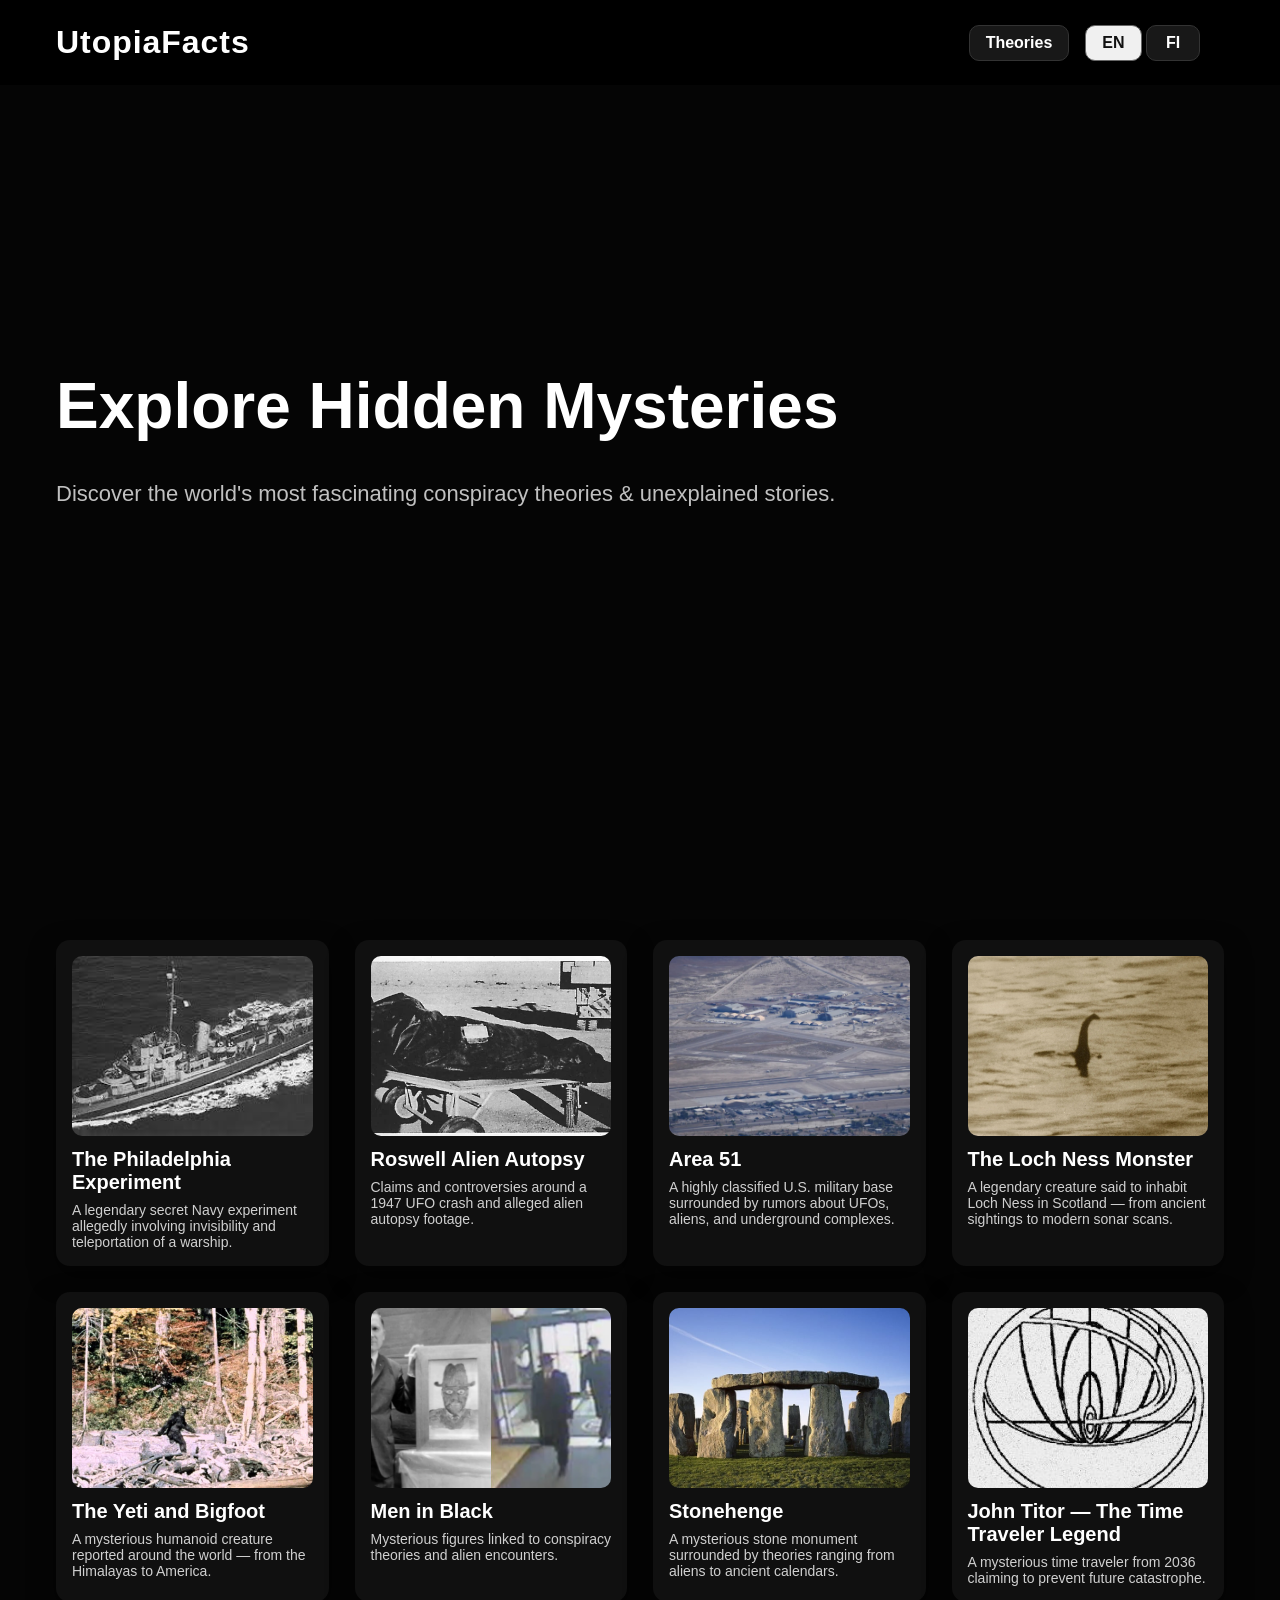
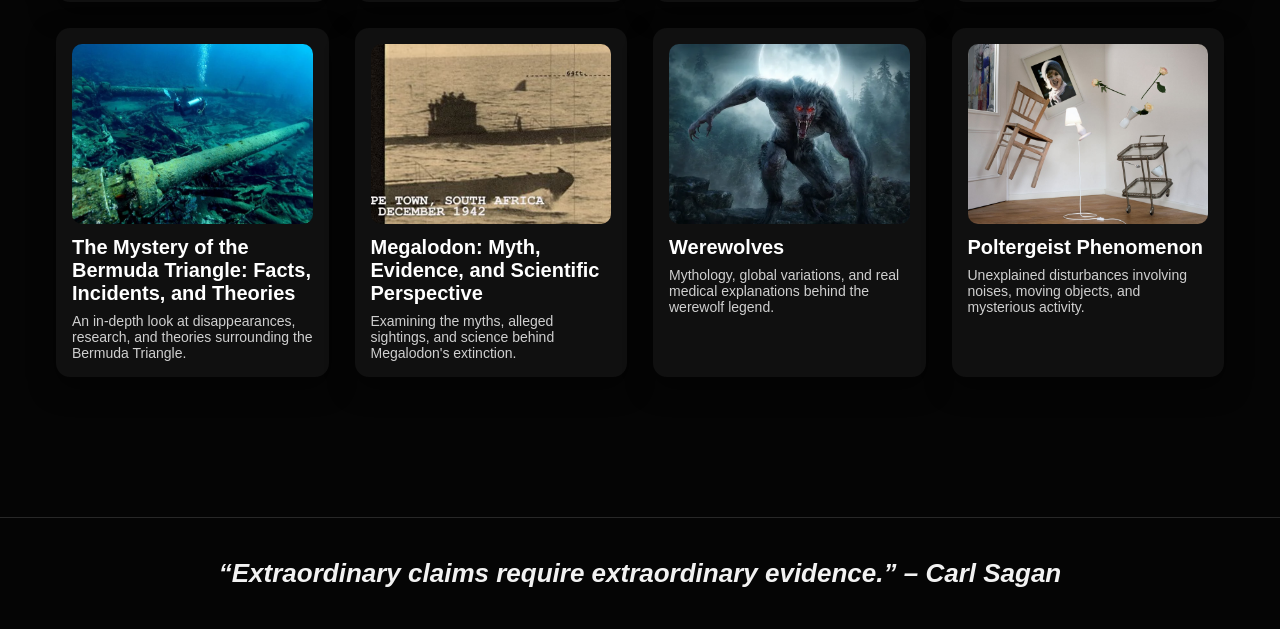
==== commit 31f19126: "README + codes rewrited" ====
--- a/index.html
+++ b/index.html
@@ -29,15 +29,11 @@
 
 <section id="theory-container" class="theory-grid"></section>
 
+<footer class="footer-quote">
+    “Extraordinary claims require extraordinary evidence.” – Carl Sagan
+</footer>
 
-    <footer class="footer">
-         "Extraordinary claims require extraordinary evidence." -Carl Sagan
-    </footer>
-
-    <script src="script.js"></script>
-
-
-
+<script src="script.js"></script>
 </body>
 </html>
 
--- a/style.css
+++ b/style.css
@@ -1,185 +1,227 @@
-/* --------------------------
-   GLOBAL STYLES
---------------------------- */
+/* ===== Base ===== */
+* {
+    box-sizing: border-box;
+}
+
 body {
     margin: 0;
     font-family: Arial, sans-serif;
-    background: #0d0d0d;
-    color: white;
-}
-
-/* --------------------------
-   HEADER
---------------------------- */
+    background: #050505;
+    color: #ffffff;
+    -webkit-font-smoothing: antialiased;
+    overflow-x: hidden;
+}
+
+/* ===== Header ===== */
 header {
     position: fixed;
     top: 0;
-    width: 100%;
-    padding: 15px 20px;
-    background: rgba(0, 0, 0, 0.6);
+    left: 0;
+    width: 100%;
+    padding: 24px 56px;
+    background: rgba(0, 0, 0, 0.82);
     display: flex;
     justify-content: space-between;
     align-items: center;
-    backdrop-filter: blur(6px);
-    z-index: 200;
+    backdrop-filter: blur(10px);
+    z-index: 1000;
 }
 
 .logo {
-    font-size: 22px;
-    font-weight: bold;
+    font-size: 32px;
+    font-weight: 800;
+    letter-spacing: 0.03em;
     cursor: pointer;
 }
 
 .nav {
     display: flex;
     align-items: center;
-    gap: 15px;
-}
-
-/* --------------------------
-   BUTTONS
---------------------------- */
+    gap: 16px;
+    margin-right: 24px;
+}
+
+/* ===== Buttons ===== */
 .menu-btn,
 .lang-switch button {
-    background: #222;
-    color: white;
-    border: 1px solid #444;
-    padding: 6px 12px;
-    border-radius: 6px;
-    cursor: pointer;
-}
-
-.lang-switch {
-    display: flex;
-    gap: 8px;
-    margin-right: 90px; /* ещё больше влево, чтобы FI точно влезла */
-    position: relative;
-    z-index: 300;
+    background: #181818;
+    color: #ffffff;
+    border: 1px solid #333;
+    padding: 8px 16px;
+    border-radius: 10px;
+    cursor: pointer;
+    font-size: 16px;
+    font-weight: 600;
+    transition: background 0.15s ease, transform 0.1s ease, box-shadow 0.15s ease;
+    min-width: 54px;
+}
+
+.menu-btn:hover,
+.lang-switch button:hover {
+    background: #242424;
+    transform: translateY(-1px);
+    box-shadow: 0 4px 10px rgba(0,0,0,0.4);
 }
 
 .lang-switch button.active {
-    background: #555;
-}
-
-/* --------------------------
-   DROPDOWN
---------------------------- */
+    background: #f0f0f0;
+    color: #111;
+    border-color: #666;
+}
+
+/* ===== Dropdown (FIXED BLACK VERSION) ===== */
 .dropdown {
     position: absolute;
-    top: 60px;
-    right: 170px;           /* примерно под кнопкой Theories */
-    background: #111;
-    border: 1px solid #333;
-    width: 260px;
-    border-radius: 8px;
-    max-height: 500px;
+    top: 82px;
+    right: 56px;
+    background: #0d0d0d;
+    border: 1px solid #2a2a2a;
+    border-radius: 12px;
+    width: 300px;
+    max-height: 70vh;
     overflow-y: auto;
-    z-index: 300;
-}
-
-/* прячем / показываем */
+    box-shadow: 0 12px 32px rgba(0,0,0,0.75);
+    padding: 0;
+    z-index: 99999;
+}
+
 .hidden {
     display: none;
 }
 
-/* один пункт списка теорий */
 .dropdown-item {
     display: block;
     width: 100%;
-    padding: 10px 14px;
+    padding: 14px 18px;
+    background: transparent;
+    color: #f0f0f0;
+    font-size: 16px;
     text-align: left;
-    background: #111;
-    border-bottom: 1px solid #333;
-    cursor: pointer;
-    font-size: 15px;
-}
-
-/* разделитель выглядит ярче */
-.dropdown-item + .dropdown-item {
-    border-top: 1px solid #000;
+    border: none;
+    border-bottom: 1px solid #1c1c1c;
+    cursor: pointer;
+    white-space: nowrap;
+}
+
+.dropdown-item:last-child {
+    border-bottom: none;
 }
 
 .dropdown-item:hover {
-    background: #222;
-}
-
-/* --------------------------
-   HERO SECTION
---------------------------- */
+    background: #1a1a1a;
+}
+
+/* ===== Hero ===== */
 .hero {
     height: 100vh;
     display: flex;
     flex-direction: column;
     justify-content: center;
-    padding: 20px 40px;
+    padding: 0 56px;
 }
 
 .hero h1 {
-    font-size: 48px;
-    margin-bottom: 10px;
+    font-size: 64px;
+    line-height: 1.1;
+    margin: 0 0 18px;
+    max-width: 900px;
 }
 
 .hero p {
-    font-size: 20px;
-    opacity: 0.7;
-}
-
-/* --------------------------
-   THEORY GRID
---------------------------- */
+    font-size: 22px;
+    opacity: 0.75;
+    max-width: 820px;
+}
+
+/* ===== Cards grid ===== */
 .theory-grid {
     display: grid;
-    grid-template-columns: repeat(auto-fit, minmax(280px, 1fr));
-    gap: 25px;
-    padding: 40px;
+    grid-template-columns: repeat(auto-fit, minmax(260px, 1fr));
+    gap: 26px;
+    padding: 40px 56px 80px;
 }
 
 .card {
-    background: #111;
-    padding: 15px;
+    background: #101010;
+    padding: 16px;
+    border-radius: 14px;
+    cursor: pointer;
+    transition: transform 0.15s ease, box-shadow 0.15s ease, background 0.15s ease;
+    box-shadow: 0 10px 26px rgba(0,0,0,0.5);
+}
+
+.card:hover {
+    transform: translateY(-4px);
+    background: #151515;
+    box-shadow: 0 18px 36px rgba(0,0,0,0.6);
+}
+
+.card img {
+    width: 100%;
+    height: 180px;
+    object-fit: cover;
     border-radius: 10px;
-    cursor: pointer;
-    transition: 0.2s;
-}
-
-.card:hover {
-    transform: scale(1.03);
-}
-
-.card img {
-    width: 100%;
-    border-radius: 8px;
-}
-
-/* --------------------------
-   ARTICLE PAGE
---------------------------- */
+    margin-bottom: 12px;
+    display: block;
+}
+
+.card h3 {
+    margin: 4px 0 8px;
+    font-size: 20px;
+}
+
+.card p {
+    margin: 0;
+    font-size: 14px;
+    opacity: 0.8;
+}
+
+/* ===== Article page ===== */
 .article {
-    padding: 120px 40px 40px;
+    padding: 120px 56px 80px;
     max-width: 900px;
-    margin: auto;
+    margin: 0 auto;
+    min-height: calc(100vh - 260px);
+}
+
+.article h1 {
+    font-size: 38px;
+    margin-bottom: 24px;
 }
 
 .article-img {
     width: 100%;
-    margin: 20px 0;
-    border-radius: 8px;
-}
-
-/* --------------------------
-   FOOTER
---------------------------- */
-.footer {
+    max-height: 420px;
+    object-fit: cover;
+    margin: 14px 0 10px;
+    border-radius: 12px;
+}
+
+.article p {
+    line-height: 1.6;
+    font-size: 16px;
+    margin-bottom: 14px;
+}
+
+/* ===== Footer quote (GLOBAL) ===== */
+.footer-quote {
     width: 100%;
     text-align: center;
-    padding: 30px 0;
+    font-size: 26px;
+    font-style: italic;
+    font-weight: 600;
+    opacity: 0.95;
+    padding: 40px 20px;
     margin-top: 60px;
-    color: #777;
-    font-size: 18px;
-    opacity: 0.8;
-}
-
-
-
-
-
+    border-top: 1px solid #2a2a2a;
+}
+
+
+
+
+
+
+
+
+
+
